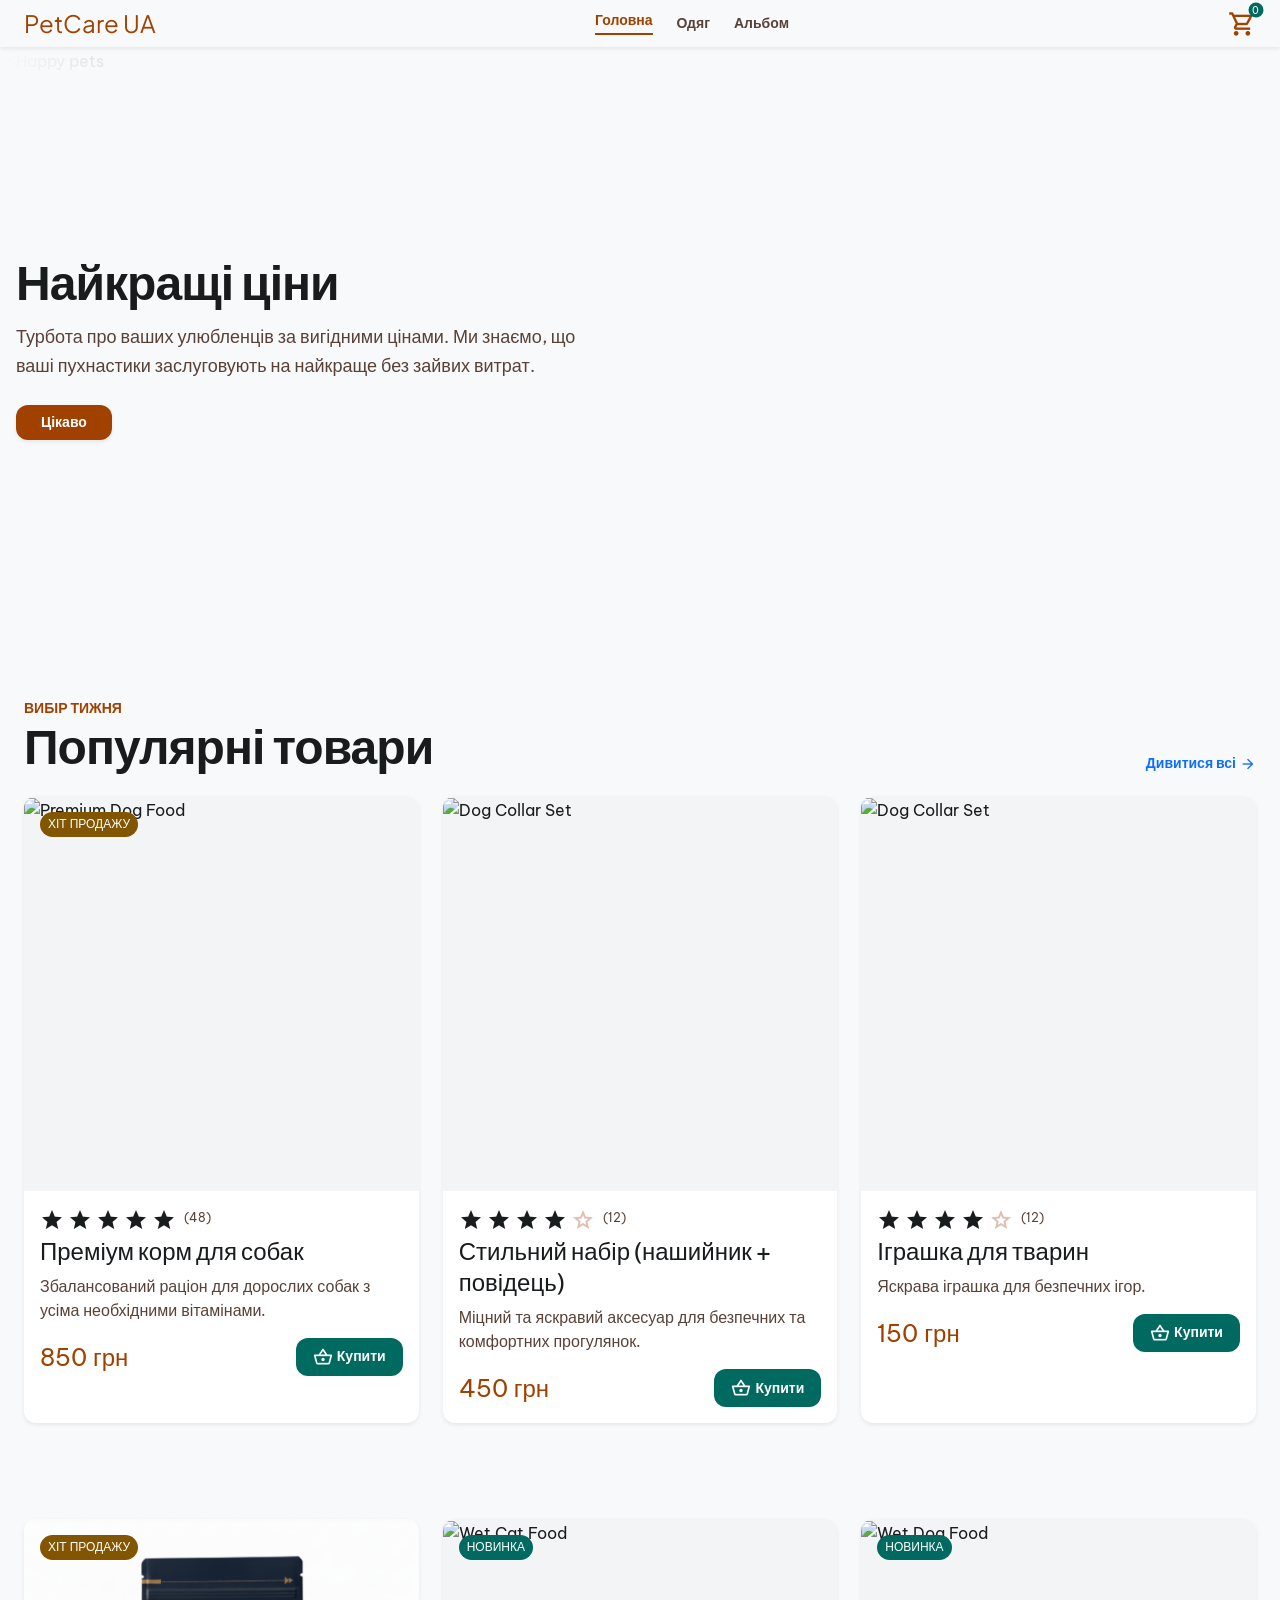
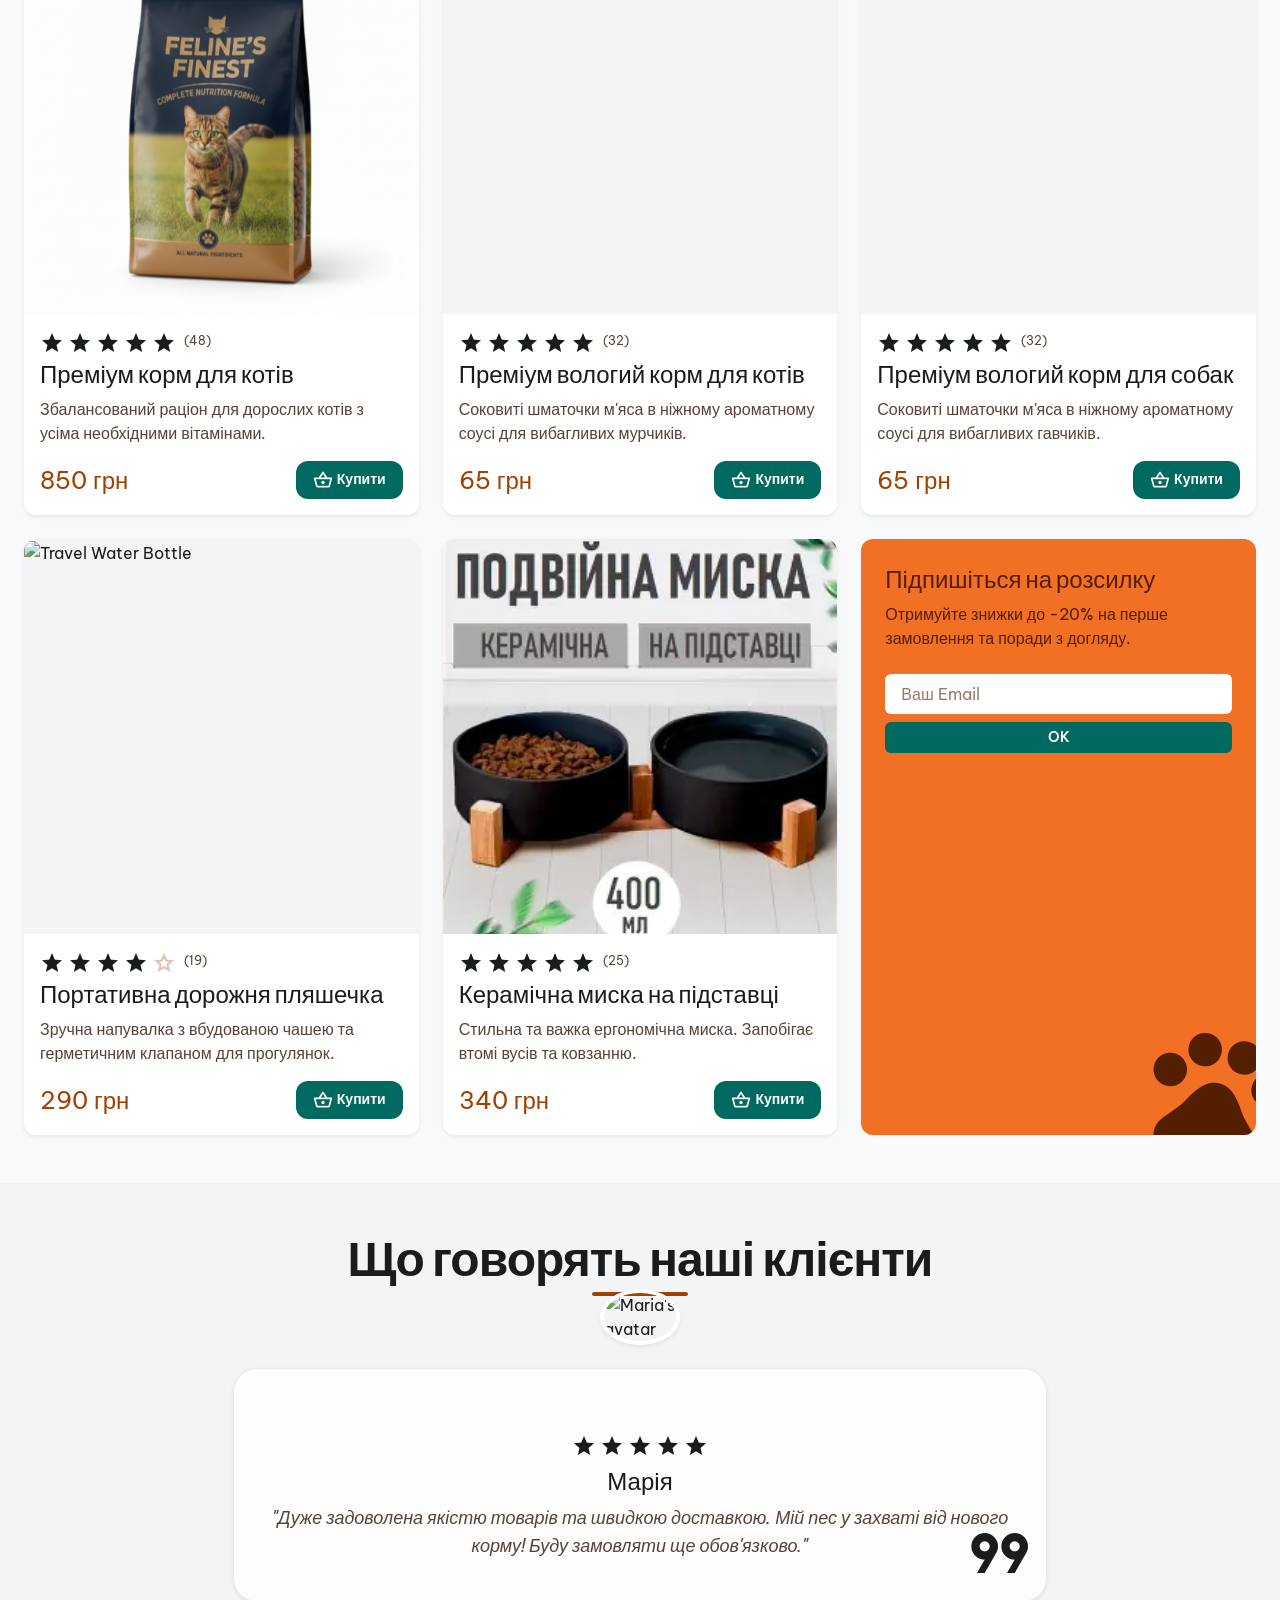
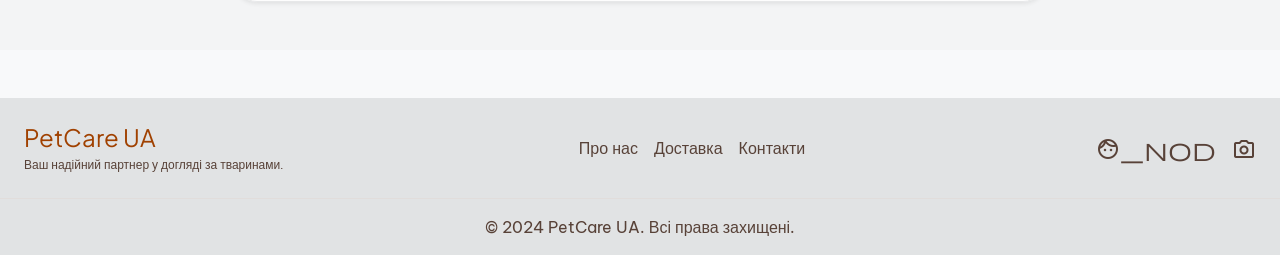
==== index.html @ e07fdc61 "Add files via upload" ====
<!DOCTYPE html>
<html lang="uk">

<head>
    <meta charset="utf-8" />
    <meta content="width=device-width, initial-scale=1.0" name="viewport" />
    <title>PetCare UA - Твій улюблений зоомагазин</title>

    <link href="https://cdn.jsdelivr.net/npm/bootstrap@5.3.3/dist/css/bootstrap.min.css" rel="stylesheet">

    <link
        href="https://fonts.googleapis.com/css2?family=Plus+Jakarta+Sans:wght@600;700&family=Be+Vietnam+Pro:wght@400;600&display=swap"
        rel="stylesheet" />
    <link href="https://fonts.googleapis.com/css2?family=Material+Symbols+Outlined:wght,FILL@100..700,0..1&display=swap"
        rel="stylesheet" />

    <link rel="stylesheet" href="style.css">
</head>

<body class="bg-custom-background text-custom-on-background font-body-md overflow-x-hidden">

    <header class="w-full sticky-top bg-custom-surface shadow-sm">
        <nav class="navbar navbar-expand-md py-2 container-custom d-flex justify-content-between align-items-center">
            <div class="d-flex align-items-center">
                <a class="text-headline-md font-headline-md text-custom-primary text-decoration-none logo-btn"
                    href="index.html">PetCare UA</a>
            </div>

            <div class="d-none d-md-flex align-items-center gap-4">
                <a class="font-label-bold text-label-bold text-custom-primary font-bold border-bottom border-2 border-custom-primary pb-1 text-decoration-none"
                    href="#">Головна</a>
                <a class="font-label-bold text-label-bold text-custom-on-surface-variant nav-custom-link text-decoration-none"
                    href="сlothes.html">Одяг</a>
                <a class="font-label-bold text-label-bold text-custom-on-surface-variant nav-custom-link text-decoration-none"
                    href="album.html">Альбом</a>
            </div>

            <div class="d-flex align-items-center gap-3">
                <a href="cart.html" class="position-relative cursor-pointer cart-icon text-decoration-none">
                    <span class="material-symbols-outlined text-custom-primary fs-3">shopping_cart</span>
                    <span
                        class="position-absolute top-0 start-100 translate-middle bg-custom-secondary text-custom-on-secondary text-xs font-bold px-1 rounded-circle badge-cart">0</span>
                </a>
                <button class="btn d-md-none p-0 border-0 menu-btn">
                    <span class="material-symbols-outlined">menu</span>
                </button>
            </div>
        </nav>
    </header>

    <main>
        <section class="position-relative hero-section d-flex align-items-center overflow-hidden">
            <div class="position-absolute inset-0 z-0 w-100 h-100">
                <div class="position-absolute inset-0 hero-gradient z-1"></div>
                <img alt="Happy pets" class="w-100 h-100 object-cover"
                    src="https://lh3.googleusercontent.com/aida-public/[base64]" />
            </div>
            <div class="position-relative z-2 container-custom w-100 px-3">
                <div class="max-w-xl animate-fade-in-up">
                    <h1 class="font-display-lg text-custom-on-background mb-3">Найкращі ціни</h1>
                    <p class="font-body-lg text-custom-on-surface-variant mb-4">
                        Турбота про ваших улюбленців за вигідними цінами. Ми знаємо, що ваші пухнастики заслуговують на
                        найкраще без зайвих витрат.
                    </p>
                    <button
                        class="btn bg-custom-primary text-custom-on-primary px-4 py-2 custom-rounded font-label-bold shadow-sm hover-btn">
                        Цікаво
                    </button>
                </div>
            </div>
        </section>

        <section class="py-5 container-custom">
            <div class="d-flex justify-content-between align-items-end mb-4">
                <div>
                    <span class="text-custom-primary font-label-bold text-uppercase tracking-wider">Вибір тижня</span>
                    <h2 class="font-display-lg m-0">Популярні товари</h2>
                </div>
                <a class="text-custom-secondary font-label-bold d-flex align-items-center gap-1 text-decoration-none hover-underline"
                    href="#">
                    Дивитися всі <span class="material-symbols-outlined fs-6">arrow_forward</span>
                </a>
            </div>

            <div class="row g-4">
                <div class="col-12 col-md-6 col-lg-4 product-card" data-id="1" data-title="Преміум корм для собак"
                    data-price="850"
                    data-img="https://lh3.googleusercontent.com/aida-public/[base64]">
                    <div class="bg-custom-lowest card-custom h-100 shadow-sm overflow-hidden group-card">
                        <div class="position-relative bg-custom-low aspect-square overflow-hidden">
                            <img alt="Premium Dog Food"
                                class="w-100 h-100 object-cover card-img-top transition-transform"
                                src="https://lh3.googleusercontent.com/aida-public/[base64]" />
                            <span
                                class="position-absolute top-0 start-0 m-3 bg-custom-tertiary text-custom-on-tertiary px-2 py-1 rounded-pill text-caption font-bold">ХІТ
                                ПРОДАЖУ</span>
                        </div>
                        <div class="p-3">
                            <div class="d-flex align-items-center gap-1 mb-1">
                                <span class="material-symbols-outlined text-custom-tertiary star-filled">star</span>
                                <span class="material-symbols-outlined text-custom-tertiary star-filled">star</span>
                                <span class="material-symbols-outlined text-custom-tertiary star-filled">star</span>
                                <span class="material-symbols-outlined text-custom-tertiary star-filled">star</span>
                                <span class="material-symbols-outlined text-custom-tertiary star-filled">star</span>
                                <span class="text-caption text-custom-on-surface-variant ms-1">(48)</span>
                            </div>
                            <h3 class="font-headline-md font-bold mb-2">Преміум корм для собак</h3>
                            <p class="text-custom-on-surface-variant text-body-md line-clamp-2 mb-3">Збалансований
                                раціон для дорослих собак з усіма необхідними вітамінами.</p>
                            <div class="d-flex items-center justify-content-between align-items-center">
                                <span class="text-custom-primary font-bold fs-4">850 грн</span>
                                <button
                                    class="btn bg-custom-secondary text-custom-on-secondary px-3 py-2 custom-rounded d-flex align-items-center gap-1 hover-btn-sec">
                                    <span class="material-symbols-outlined fs-5">shopping_basket</span>
                                    <span class="font-label-bold">Купити</span>
                                </button>
                            </div>
                        </div>
                    </div>
                </div>

                <div class="col-12 col-md-6 col-lg-4 product-card" data-id="2"
                    data-title="Стильний набір (нашийник + повідець)" data-price="450"
                    data-img="https://lh3.googleusercontent.com/aida-public/[base64]">
                    <div class="bg-custom-lowest card-custom h-100 shadow-sm overflow-hidden group-card">
                        <div class="position-relative bg-custom-low aspect-square overflow-hidden">
                            <img alt="Dog Collar Set" class="w-100 h-100 object-cover card-img-top transition-transform"
                                src="https://lh3.googleusercontent.com/aida-public/[base64]" />
                        </div>
                        <div class="p-3">
                            <div class="d-flex align-items-center gap-1 mb-1">
                                <span class="material-symbols-outlined text-custom-tertiary star-filled">star</span>
                                <span class="material-symbols-outlined text-custom-tertiary star-filled">star</span>
                                <span class="material-symbols-outlined text-custom-tertiary star-filled">star</span>
                                <span class="material-symbols-outlined text-custom-tertiary star-filled">star</span>
                                <span class="material-symbols-outlined text-custom-outline-variant">star</span>
                                <span class="text-caption text-custom-on-surface-variant ms-1">(12)</span>
                            </div>
                            <h3 class="font-headline-md font-bold mb-2">Стильний набір (нашийник + повідець)</h3>
                            <p class="text-custom-on-surface-variant text-body-md line-clamp-2 mb-3">Міцний та яскравий
                                аксесуар для безпечних та комфортних прогулянок.</p>
                            <div class="d-flex items-center justify-content-between align-items-center">
                                <span class="text-custom-primary font-bold fs-4">450 грн</span>
                                <button
                                    class="btn bg-custom-secondary text-custom-on-secondary px-3 py-2 custom-rounded d-flex align-items-center gap-1 hover-btn-sec">
                                    <span class="material-symbols-outlined fs-5">shopping_basket</span>
                                    <span class="font-label-bold">Купити</span>
                                </button>
                            </div>
                        </div>
                    </div>
                </div>

                <div class="col-12 col-md-6 col-lg-4 product-card" data-id="2"
                    data-title="Іграшка для тварин" data-price="450"
                    data-img="https://th.bing.com/th/id/OIP.YdpSRfdA-37Oiw6lIjpWEwHaHa?w=202&h=202&c=7&r=0&o=7&dpr=1.5&pid=1.7&rm=3">
                    <div class="bg-custom-lowest card-custom h-100 shadow-sm overflow-hidden group-card">
                        <div class="position-relative bg-custom-low aspect-square overflow-hidden">
                            <img alt="Dog Collar Set" class="w-100 h-100 object-cover card-img-top transition-transform"
                                src="https://th.bing.com/th/id/OIP.YdpSRfdA-37Oiw6lIjpWEwHaHa?w=202&h=202&c=7&r=0&o=7&dpr=1.5&pid=1.7&rm=3" />
                        </div>
                        <div class="p-3">
                            <div class="d-flex align-items-center gap-1 mb-1">
                                <span class="material-symbols-outlined text-custom-tertiary star-filled">star</span>
                                <span class="material-symbols-outlined text-custom-tertiary star-filled">star</span>
                                <span class="material-symbols-outlined text-custom-tertiary star-filled">star</span>
                                <span class="material-symbols-outlined text-custom-tertiary star-filled">star</span>
                                <span class="material-symbols-outlined text-custom-outline-variant">star</span>
                                <span class="text-caption text-custom-on-surface-variant ms-1">(12)</span>
                            </div>
                            <h3 class="font-headline-md font-bold mb-2">Іграшка для тварин</h3>
                            <p class="text-custom-on-surface-variant text-body-md line-clamp-2 mb-3">Яскрава іграшка для безпечних ігор.</p>
                            <div class="d-flex items-center justify-content-between align-items-center">
                                <span class="text-custom-primary font-bold fs-4">150 грн</span>
                                <button
                                    class="btn bg-custom-secondary text-custom-on-secondary px-3 py-2 custom-rounded d-flex align-items-center gap-1 hover-btn-sec">
                                    <span class="material-symbols-outlined fs-5">shopping_basket</span>
                                    <span class="font-label-bold">Купити</span>
                                </button>
                            </div>
                        </div>
                    </div>
                </div>

        </section>

        <section class="py-5 container-custom">
        
            <div class="row g-4">
                <div class="col-12 col-md-6 col-lg-4 product-card" data-id="1" data-title="Преміум корм для котів"
                    data-price="850" data-img="web application/stitch/projects/15399150270216548977/screens/edeeb74ffed447b5aff0580c67c4e411">
                    <div class="bg-custom-lowest card-custom h-100 shadow-sm overflow-hidden group-card">
                        <div class="position-relative bg-custom-low aspect-square overflow-hidden">
                            <img alt="Premium Cat Food"
                                class="w-100 h-100 object-cover card-img-top transition-transform"
                                src="cat.png" />
                            <span
                                class="position-absolute top-0 start-0 m-3 bg-custom-tertiary text-custom-on-tertiary px-2 py-1 rounded-pill text-caption font-bold">ХІТ
                                ПРОДАЖУ</span>
                        </div>
                        <div class="p-3">
                            <div class="d-flex align-items-center gap-1 mb-1">
                                <span class="material-symbols-outlined text-custom-tertiary star-filled">star</span>
                                <span class="material-symbols-outlined text-custom-tertiary star-filled">star</span>
                                <span class="material-symbols-outlined text-custom-tertiary star-filled">star</span>
                                <span class="material-symbols-outlined text-custom-tertiary star-filled">star</span>
                                <span class="material-symbols-outlined text-custom-tertiary star-filled">star</span>
                                <span class="text-caption text-custom-on-surface-variant ms-1">(48)</span>
                            </div>
                            <h3 class="font-headline-md font-bold mb-2">Преміум корм для котів</h3>
                            <p class="text-custom-on-surface-variant text-body-md line-clamp-2 mb-3">Збалансований
                                раціон для дорослих котів з усіма необхідними вітамінами.</p>
                            <div class="d-flex justify-content-between align-items-center">
                                <span class="text-custom-primary font-bold fs-4">850 грн</span>
                                <button
                                    class="btn bg-custom-secondary text-custom-on-secondary px-3 py-2 custom-rounded d-flex align-items-center gap-1 hover-btn-sec">
                                    <span class="material-symbols-outlined fs-5">shopping_basket</span>
                                    <span class="font-label-bold">Купити</span>
                                </button>
                            </div>
                        </div>
                    </div>
                </div>

                <div class="col-12 col-md-6 col-lg-4 product-card" data-id="7"
                    data-title="Преміум вологий корм для котів" data-price="65"
                    data-img="https://th.bing.com/th/id/OIP.GH6j2M8tj3cnofPj-FzS_gHaHa?w=193&h=193&c=7&r=0&o=7&dpr=1.5&pid=1.7&rm=3">
                    <div class="bg-custom-lowest card-custom h-100 shadow-sm overflow-hidden group-card">
                        <div class="position-relative bg-custom-low aspect-square overflow-hidden">
                            <img alt="Wet Cat Food" class="w-100 h-100 object-cover card-img-top transition-transform"
                                src="https://th.bing.com/th/id/OIP.GH6j2M8tj3cnofPj-FzS_gHaHa?w=193&h=193&c=7&r=0&o=7&dpr=1.5&pid=1.7&rm=3" />
                            <span
                                class="position-absolute top-0 start-0 m-3 bg-custom-secondary text-custom-on-secondary px-2 py-1 rounded-pill text-caption font-bold">НОВИНКА</span>
                        </div>
                        <div class="p-3">
                            <div class="d-flex align-items-center gap-1 mb-1">
                                <span class="material-symbols-outlined text-custom-tertiary star-filled">star</span>
                                <span class="material-symbols-outlined text-custom-tertiary star-filled">star</span>
                                <span class="material-symbols-outlined text-custom-tertiary star-filled">star</span>
                                <span class="material-symbols-outlined text-custom-tertiary star-filled">star</span>
                                <span class="material-symbols-outlined text-custom-tertiary star-filled">star</span>
                                <span class="text-caption text-custom-on-surface-variant ms-1">(32)</span>
                            </div>
                            <h3 class="font-headline-md font-bold mb-2">Преміум вологий корм для котів</h3>
                            <p class="text-custom-on-surface-variant text-body-md line-clamp-2 mb-3">Соковиті шматочки
                                м'яса в ніжному ароматному соусі для вибагливих мурчиків.</p>
                            <div class="d-flex justify-content-between align-items-center">
                                <span class="text-custom-primary font-bold fs-4">65 грн</span>
                                <button
                                    class="btn bg-custom-secondary text-custom-on-secondary px-3 py-2 custom-rounded d-flex align-items-center gap-1 hover-btn-sec">
                                    <span class="material-symbols-outlined fs-5">shopping_basket</span>
                                    <span class="font-label-bold">Купити</span>
                                </button>
                            </div>
                        </div>
                    </div>
                </div>

                 <div class="col-12 col-md-6 col-lg-4 product-card" data-id="7"
                    data-title="Преміум вологий корм для собак" data-price="65"
                    data-img="https://zoodom.ua/media/cache/sylius_shop_product_large_thumbnail/old/r/o/royal_canin_hepatic__1.jpg">
                    <div class="bg-custom-lowest card-custom h-100 shadow-sm overflow-hidden group-card">
                        <div class="position-relative bg-custom-low aspect-square overflow-hidden">
                            <img alt="Wet Dog Food" class="w-100 h-100 object-cover card-img-top transition-transform"
                                src="https://zoodom.ua/media/cache/sylius_shop_product_large_thumbnail/old/r/o/royal_canin_hepatic__1.jpg" />
                            <span
                                class="position-absolute top-0 start-0 m-3 bg-custom-secondary text-custom-on-secondary px-2 py-1 rounded-pill text-caption font-bold">НОВИНКА</span>
                        </div>
                        <div class="p-3">
                            <div class="d-flex align-items-center gap-1 mb-1">
                                <span class="material-symbols-outlined text-custom-tertiary star-filled">star</span>
                                <span class="material-symbols-outlined text-custom-tertiary star-filled">star</span>
                                <span class="material-symbols-outlined text-custom-tertiary star-filled">star</span>
                                <span class="material-symbols-outlined text-custom-tertiary star-filled">star</span>
                                <span class="material-symbols-outlined text-custom-tertiary star-filled">star</span>
                                <span class="text-caption text-custom-on-surface-variant ms-1">(32)</span>
                            </div>
                            <h3 class="font-headline-md font-bold mb-2">Преміум вологий корм для собак</h3>
                            <p class="text-custom-on-surface-variant text-body-md line-clamp-2 mb-3">Соковиті шматочки
                                м'яса в ніжному ароматному соусі для вибагливих гавчиків.</p>
                            <div class="d-flex justify-content-between align-items-center">
                                <span class="text-custom-primary font-bold fs-4">65 грн</span>
                                <button
                                    class="btn bg-custom-secondary text-custom-on-secondary px-3 py-2 custom-rounded d-flex align-items-center gap-1 hover-btn-sec">
                                    <span class="material-symbols-outlined fs-5">shopping_basket</span>
                                    <span class="font-label-bold">Купити</span>
                                </button>
                            </div>
                        </div>
                    </div>
                </div>

                <div class="col-12 col-md-6 col-lg-4 product-card" data-id="8" data-title="Портативна дорожня пляшечка"
                    data-price="290" data-img="https://images.prom.ua/4552834018_w640_h640_butylka-dlya-vody.jpg">
                    <div class="bg-custom-lowest card-custom h-100 shadow-sm overflow-hidden group-card">
                        <div class="position-relative bg-custom-low aspect-square overflow-hidden">
                            <img alt="Travel Water Bottle"
                                class="w-100 h-100 object-cover card-img-top transition-transform"
                                src="https://images.prom.ua/4552834018_w640_h640_butylka-dlya-vody.jpg" />
                        </div>
                        <div class="p-3">
                            <div class="d-flex align-items-center gap-1 mb-1">
                                <span class="material-symbols-outlined text-custom-tertiary star-filled">star</span>
                                <span class="material-symbols-outlined text-custom-tertiary star-filled">star</span>
                                <span class="material-symbols-outlined text-custom-tertiary star-filled">star</span>
                                <span class="material-symbols-outlined text-custom-tertiary star-filled">star</span>
                                <span class="material-symbols-outlined text-custom-outline-variant">star</span>
                                <span class="text-caption text-custom-on-surface-variant ms-1">(19)</span>
                            </div>
                            <h3 class="font-headline-md font-bold mb-2">Портативна дорожня пляшечка</h3>
                            <p class="text-custom-on-surface-variant text-body-md line-clamp-2 mb-3">Зручна напувалка з
                                вбудованою чашею та герметичним клапаном для прогулянок.</p>
                            <div class="d-flex justify-content-between align-items-center">
                                <span class="text-custom-primary font-bold fs-4">290 грн</span>
                                <button
                                    class="btn bg-custom-secondary text-custom-on-secondary px-3 py-2 custom-rounded d-flex align-items-center gap-1 hover-btn-sec">
                                    <span class="material-symbols-outlined fs-5">shopping_basket</span>
                                    <span class="font-label-bold">Купити</span>
                                </button>
                            </div>
                        </div>
                    </div>
                </div>

                <div class="col-12 col-md-6 col-lg-4 product-card" data-id="9" data-title="Керамічна миска на підставці"
                    data-price="340" data-img="[data-uri]">
                    <div class="bg-custom-lowest card-custom h-100 shadow-sm overflow-hidden group-card">
                        <div class="position-relative bg-custom-low aspect-square overflow-hidden">
                            <img alt="Pet Bowl" class="w-100 h-100 object-cover card-img-top transition-transform"
                                src="[data-uri]" />
                        </div>
                        <div class="p-3">
                            <div class="d-flex align-items-center gap-1 mb-1">
                                <span class="material-symbols-outlined text-custom-tertiary star-filled">star</span>
                                <span class="material-symbols-outlined text-custom-tertiary star-filled">star</span>
                                <span class="material-symbols-outlined text-custom-tertiary star-filled">star</span>
                                <span class="material-symbols-outlined text-custom-tertiary star-filled">star</span>
                                <span class="material-symbols-outlined text-custom-tertiary star-filled">star</span>
                                <span class="text-caption text-custom-on-surface-variant ms-1">(25)</span>
                            </div>
                            <h3 class="font-headline-md font-bold mb-2">Керамічна миска на підставці</h3>
                            <p class="text-custom-on-surface-variant text-body-md line-clamp-2 mb-3">Стильна та важка
                                ергономічна миска. Запобігає втомі вусів та ковзанню.</p>
                            <div class="d-flex justify-content-between align-items-center">
                                <span class="text-custom-primary font-bold fs-4">340 грн</span>
                                <button
                                    class="btn bg-custom-secondary text-custom-on-secondary px-3 py-2 custom-rounded d-flex align-items-center gap-1 hover-btn-sec">
                                    <span class="material-symbols-outlined fs-5">shopping_basket</span>
                                    <span class="font-label-bold">Купити</span>
                                </button>
                            </div>
                        </div>
                    </div>
                </div>

                <div class="col-12 col-md-12 col-lg-4">
                    <div
                        class="bg-custom-primary-container text-custom-on-primary-container p-4 custom-rounded h-100 d-flex flex-column justify-content-between position-relative overflow-hidden bento-banner">
                        <div class="z-2 position-relative">
                            <h3 class="font-headline-md font-bold mb-2">Підпишіться на розсилку</h3>
                            <p class="text-body-md mb-4 opacity-90">Отримуйте знижки до -20% на перше замовлення та
                                поради з догляду.</p>
                            <div class="d-flex flex-column sm-row gap-2">
                                <input
                                    class="form-control custom-input border-0 bg-white-opacity px-3 py-2 text-custom-on-primary-container"
                                    placeholder="Ваш Email" type="email" />
                                <button
                                    class="btn bg-custom-secondary text-custom-on-secondary font-label-bold px-4">OK</button>
                            </div>
                        </div>
                        <div class="position-absolute bottom-0 end-0 opacity-20 transform-rotate icon-bg">
                            <span class="material-symbols-outlined text-giant">pets</span>
                        </div>
                    </div>
                </div>

            </div>
        </section>

        <section class="bg-custom-low py-5 overflow-hidden">
            <div class="container-custom">
                <div class="text-center mb-5">
                    <h2 class="font-display-lg mb-2">Що говорять наші клієнти</h2>
                    <div class="w-24 h-1 bg-custom-primary mx-auto rounded-pill" style="width: 96px; height: 4px;">
                    </div>
                </div>
                <div class="row justify-content-center">
                    <div class="col-12 col-md-8">
                        <div
                            class="glass-card p-4 custom-rounded-lg shadow-sm position-relative border border-custom-high mt-4">
                            <div class="position-absolute top-0 start-50 translate-middle avatar-wrapper">
                                <img alt="Maria's avatar"
                                    class="w-100 h-100 object-cover rounded-circle border border-4 border-white shadow-sm"
                                    src="https://lh3.googleusercontent.com/aida-public/[base64]" />
                            </div>
                            <div class="pt-4 text-center mt-3">
                                <div class="d-flex justify-content-center gap-1 mb-2">
                                    <span class="material-symbols-outlined text-custom-tertiary star-filled">star</span>
                                    <span class="material-symbols-outlined text-custom-tertiary star-filled">star</span>
                                    <span class="material-symbols-outlined text-custom-tertiary star-filled">star</span>
                                    <span class="material-symbols-outlined text-custom-tertiary star-filled">star</span>
                                    <span class="material-symbols-outlined text-custom-tertiary star-filled">star</span>
                                </div>
                                <h4 class="font-headline-md mb-2">Марія</h4>
                                <p class="font-body-lg text-custom-on-surface-variant fst-italic">
                                    "Дуже задоволена якістю товарів та швидкою доставкою. Мій пес у захваті від нового
                                    корму! Буду замовляти ще обов'язково."
                                </p>
                            </div>
                            <div class="position-absolute bottom-0 end-0 opacity-10 m-2">
                                <span class="material-symbols-outlined text-quote">format_quote</span>
                            </div>
                        </div>
                    </div>
                </div>
            </div>
        </section>
    </main>

    <footer class="w-full mt-5 bg-custom-highest">
        <div class="container-custom py-4 border-bottom border-custom-opacity">
            <div class="row align-items-center g-3">
                <div class="col-12 col-md-4 text-center text-md-start">
                    <span class="text-headline-md font-headline-md text-custom-primary">PetCare UA</span>
                    <p class="text-caption text-custom-on-surface-variant opacity-80 m-0 mt-1">Ваш надійний партнер у
                        догляді за тваринами.</p>
                </div>
                <div class="col-12 col-md-5">
                    <div class="d-flex flex-wrap justify-content-center gap-3">
                        <a class="font-body-md text-custom-on-surface-variant text-decoration-none footer-link"
                            href="#">Про нас</a>
                        <a class="font-body-md text-custom-on-surface-variant text-decoration-none footer-link"
                            href="#">Доставка</a>
                        <a class="font-body-md text-custom-on-surface-variant text-decoration-none footer-link"
                            href="#">Контакти</a>
                    </div>
                </div>
                <div class="col-12 col-md-3 text-center text-md-end">
                    <div class="d-flex justify-content-center justify-content-md-end gap-3">
                        <a class="text-custom-on-surface-variant footer-social-link" href="#"><span
                                class="material-symbols-outlined">face_nod</span></a>
                        <a class="text-custom-on-surface-variant footer-social-link" href="#"><span
                                class="material-symbols-outlined">photo_camera</span></a>
                    </div>
                </div>
            </div>
        </div>
        <div class="container-custom py-3 text-center">
            <p class="text-body-md text-custom-on-surface-variant opacity-70 m-0">© 2024 PetCare UA. Всі права захищені.
            </p>
        </div>
    </footer>

    <script src="https://cdn.jsdelivr.net/npm/bootstrap@5.3.3/dist/js/bootstrap.bundle.min.js"></script>
    <script src="script.js"></script>
</body>

</html>
---- style.css ----
/* Змінні колірної палітри з конфігу Tailwind */
:root {
    --primary: #a04100;
    --primary-container: #f27024;
    --on-primary: #ffffff;
    --on-primary-container: #541e00;
    --secondary: #006a60;
    --secondary-container: #8cf5e4;
    --on-secondary: #ffffff;
    --on-secondary-container: #007166;
    --tertiary: #825500;
    --tertiary-container: #cd8800;
    --on-tertiary: #ffffff;
    --background: #f8f9fa;
    --on-background: #191c1d;
    --surface: #f8f9fa;
    --surface-low: #f3f4f5;
    --surface-high: #e7e8e9;
    --surface-highest: #e1e3e4;
    --surface-lowest: #ffffff;
    --on-surface-variant: #584238;
    --outline-variant: #e0c0b2;
}

/* Базові стилі */
body {
    scroll-behavior: smooth;
    font-family: 'Be Vietnam Pro', sans-serif;
}

.container-custom {
    width: 100%;
    max-width: 1280px;
    margin-right: auto;
    margin-left: auto;
    padding-right: 24px;
    padding-left: 24px;
}

/* Google Material Icons Конфігурація */
.material-symbols-outlined {
    font-variation-settings: 'FILL' 0, 'wght' 400, 'GRAD' 0, 'opsz' 24;
    vertical-align: middle;
}
.star-filled {
    font-variation-settings: 'FILL' 1;
}

/* Призначення кольорів */
.bg-custom-background { background-color: var(--background); }
.text-custom-on-background { color: var(--on-background); }
.bg-custom-surface { background-color: var(--surface); }
.text-custom-primary { color: var(--primary); }
.bg-custom-primary { background-color: var(--primary); }
.text-custom-on-primary { color: var(--on-primary); }
.bg-custom-secondary { background-color: var(--secondary); }
.text-custom-on-secondary { color: var(--on-secondary); }
.text-custom-on-surface-variant { color: var(--on-surface-variant); }
.bg-custom-tertiary { background-color: var(--tertiary); }
.text-custom-on-tertiary { color: var(--on-tertiary); }
.text-custom-outline-variant { color: var(--outline-variant); }
.bg-custom-primary-container { background-color: var(--primary-container); }
.text-custom-on-primary-container { color: var(--on-primary-container); }
.bg-custom-lowest { background-color: var(--surface-lowest); }
.bg-custom-low { background-color: var(--surface-low); }
.bg-custom-highest { background-color: var(--surface-highest); }
.border-custom-high { border-color: var(--surface-high) !important; }

/* Кастомна друкарня */
.font-headline-md {
    font-family: 'Plus Jakarta Sans', sans-serif;
    font-size: 24px;
    line-height: 1.3;
    strong: 600;
}
.font-display-lg {
    font-family: 'Plus Jakarta Sans', sans-serif;
    font-size: calc(1.5rem + 1.5vw);
    line-height: 1.1;
    letter-spacing: -0.02em;
    font-weight: 700;
}
@media (min-width: 1200px) {
    .font-display-lg { font-size: 48px; }
}
.font-label-bold {
    font-family: 'Be Vietnam Pro', sans-serif;
    font-size: 14px;
    line-height: 1.2;
    font-weight: 600;
}
.font-body-lg {
    font-family: 'Be Vietnam Pro', sans-serif;
    font-size: 18px;
    line-height: 1.6;
}
.font-body-md {
    font-family: 'Be Vietnam Pro', sans-serif;
    font-size: 16px;
    line-height: 1.5;
}
.text-caption {
    font-size: 12px;
    line-height: 1.4;
}
.text-xs { font-size: 10px; }

/* Компоненти та секції */
.custom-rounded { border-radius: 0.75rem; }
.custom-rounded-lg { border-radius: 1.5rem; }
.cursor-pointer { cursor: pointer; }
.object-cover { object-fit: cover; }
.inset-0 { top: 0; right: 0; bottom: 0; left: 0; }
.aspect-square { aspect-ratio: 1 / 1; }

.nav-custom-link:hover { color: var(--secondary); }
.border-custom-primary { border-color: var(--primary) !important; }

/* Hero */
.hero-section { height: 600px; }
.hero-gradient {
    background: linear-gradient(to right, var(--background), rgba(248, 249, 250, 0.4), transparent);
}
.max-w-xl { max-width: 36rem; }

/* Ефекти кнопок та інтеракції */
.logo-btn:active, .cart-icon:active, .menu-btn:active {
    transform: scale(0.95);
    transition: transform 0.1s ease;
}
.hover-btn:hover { background-color: var(--primary-container) !important; color: white; }
.hover-btn-sec:hover { background-color: var(--on-secondary-container) !important; }
.hover-underline:hover { text-decoration: underline !important; }

/* Картки */
.card-custom {
    border: none;
    border-radius: 0.75rem;
    transition: transform 0.3s ease, box-shadow 0.3s ease;
}
.group-card:hover {
    box-shadow: 0 .5rem 1rem rgba(0,0,0,.15)!important;
}
.group-card:hover .card-img-top {
    transform: scale(1.05);
}
.transition-transform {
    transition: transform 0.5s ease;
}
.line-clamp-2 {
    display: -webkit-box;
    -webkit-line-clamp: 2;
    -webkit-box-orient: vertical;  
    overflow: hidden;
}

/* Bento розсилка */
.white-opacity { background-color: rgba(255, 255, 255, 0.3); }
.custom-input::placeholder { color: rgba(84, 30, 0, 0.6); }
.transform-rotate { transform: rotate(12deg); }
.text-giant { font-size: 160px; }
.icon-bg { margin-bottom: -40px; margin-right: -40px; }

/* Скляна картка */
.glass-card {
    background: rgba(255, 255, 255, 0.8);
    backdrop-filter: blur(8px);
    -webkit-backdrop-filter: blur(8px);
}
.avatar-wrapper {
    width: 80px;
    height: 80px;
    margin-top: -40px;
}
.text-quote { font-size: 80px; }

/* Footer */
.border-custom-opacity { border-color: rgba(224, 192, 178, 0.2) !important; }
.footer-link:hover { color: var(--primary) !important; }
.footer-social-link:hover { color: var(--secondary) !important; }

/* Анімації */
@keyframes fadeInUp {
    from {
        opacity: 0;
        transform: translateY(20px);
    }
    to {
        opacity: 1;
        transform: translateY(0);
    }
}
.animate-fade-in-up {
    animation: fadeInUp 0.6s ease-out forwards;
}

/* Для адаптивності bento-поля вводу на мобільних */
@media (max-width: 576px) {
    .bento-banner .d-flex { flex-direction: column; }
}
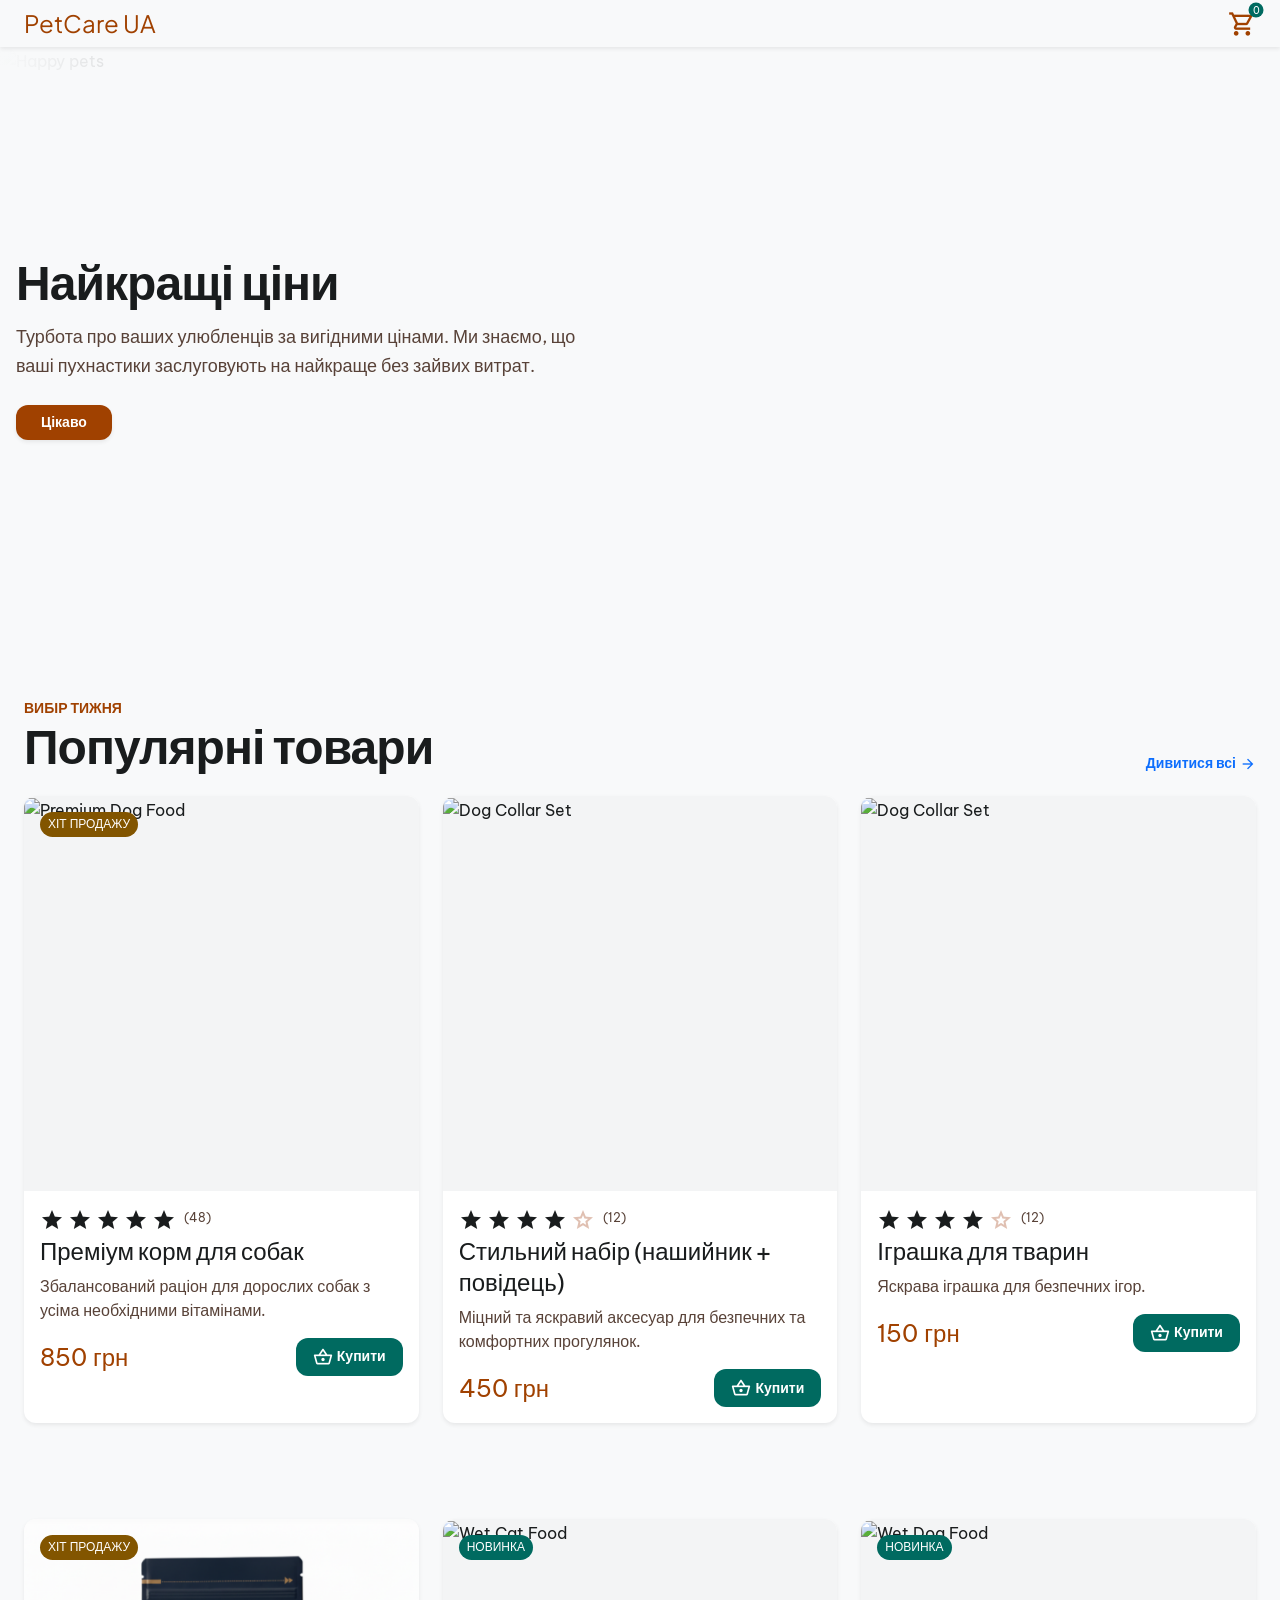
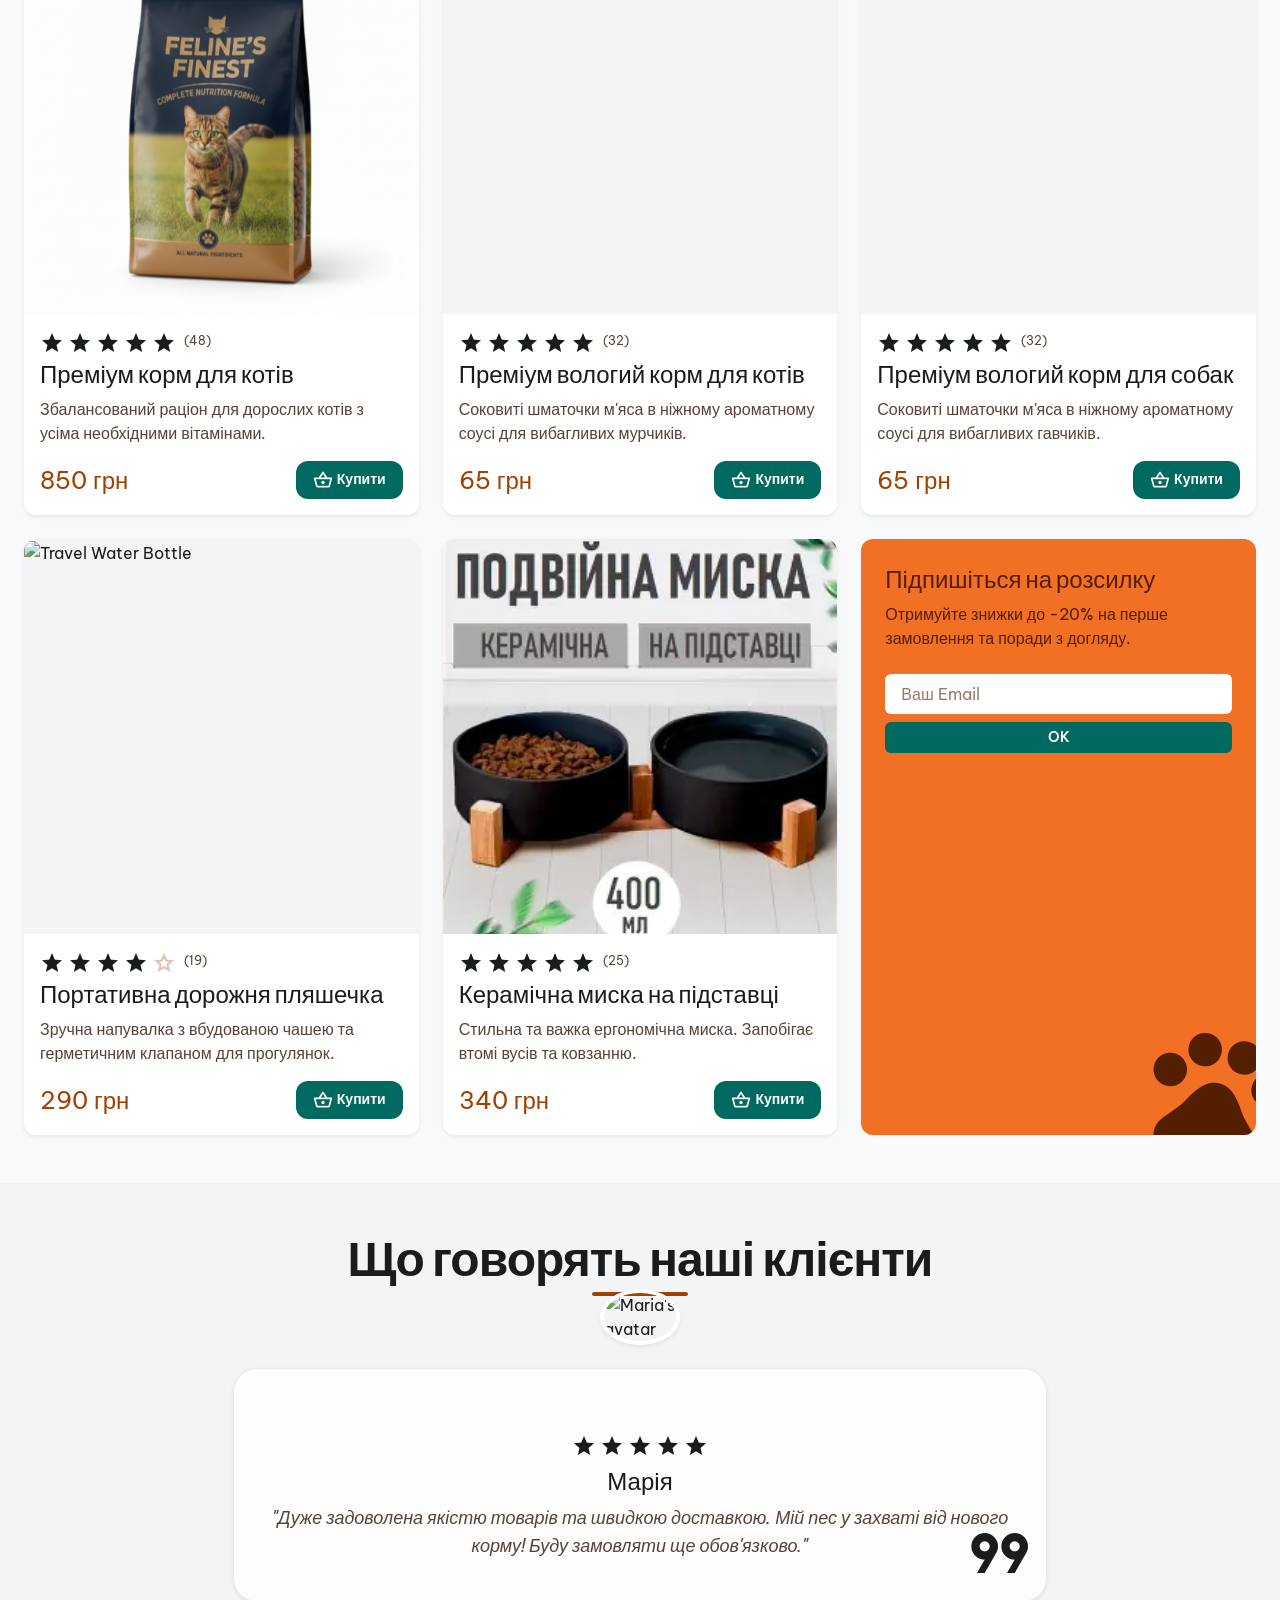
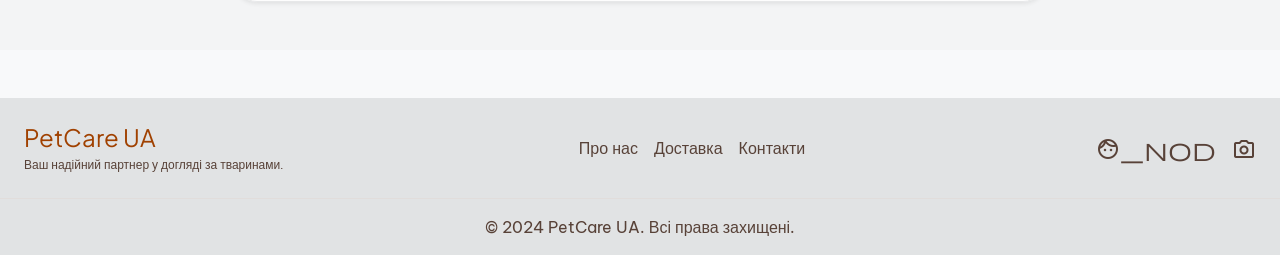
==== commit e4c9916f: "Add files via upload" ====
--- a/index.html
+++ b/index.html
@@ -26,7 +26,7 @@
                     href="index.html">PetCare UA</a>
             </div>
 
-            <div class="d-none d-md-flex align-items-center gap-4">
+            <div class="d-none d-flex align-items-center gap-4">
                 <a class="font-label-bold text-label-bold text-custom-primary font-bold border-bottom border-2 border-custom-primary pb-1 text-decoration-none"
                     href="#">Головна</a>
                 <a class="font-label-bold text-label-bold text-custom-on-surface-variant nav-custom-link text-decoration-none"
@@ -41,11 +41,25 @@
                     <span
                         class="position-absolute top-0 start-100 translate-middle bg-custom-secondary text-custom-on-secondary text-xs font-bold px-1 rounded-circle badge-cart">0</span>
                 </a>
-                <button class="btn d-md-none p-0 border-0 menu-btn">
+                <button class="btn d-md-none p-0 border-0 menu-btn" type="button" data-bs-toggle="collapse"
+                    data-bs-target="#mobileMenu" aria-controls="mobileMenu" aria-expanded="false"
+                    aria-label="Toggle navigation">
                     <span class="material-symbols-outlined">menu</span>
                 </button>
             </div>
         </nav>
+        </nav>
+        <div class="collapse d-md-none bg-custom-surface border-top" id="mobileMenu">
+            <div class="d-flex flex-column p-3 gap-3">
+                <a class="font-label-bold text-label-bold text-custom-primary font-bold text-decoration-none"
+                    href="#">Головна</a>
+                <a class="font-label-bold text-label-bold text-custom-on-surface-variant nav-custom-link text-decoration-none"
+                    href="сlothes.html">Одяг</a>
+                <a class="font-label-bold text-label-bold text-custom-on-surface-variant nav-custom-link text-decoration-none"
+                    href="album.html">Альбом</a>
+            </div>
+        </div>
+    </header>
     </header>
 
     <main>
@@ -151,8 +165,8 @@
                     </div>
                 </div>
 
-                <div class="col-12 col-md-6 col-lg-4 product-card" data-id="2"
-                    data-title="Іграшка для тварин" data-price="450"
+                <div class="col-12 col-md-6 col-lg-4 product-card" data-id="2" data-title="Іграшка для тварин"
+                    data-price="450"
                     data-img="https://th.bing.com/th/id/OIP.YdpSRfdA-37Oiw6lIjpWEwHaHa?w=202&h=202&c=7&r=0&o=7&dpr=1.5&pid=1.7&rm=3">
                     <div class="bg-custom-lowest card-custom h-100 shadow-sm overflow-hidden group-card">
                         <div class="position-relative bg-custom-low aspect-square overflow-hidden">
@@ -169,7 +183,8 @@
                                 <span class="text-caption text-custom-on-surface-variant ms-1">(12)</span>
                             </div>
                             <h3 class="font-headline-md font-bold mb-2">Іграшка для тварин</h3>
-                            <p class="text-custom-on-surface-variant text-body-md line-clamp-2 mb-3">Яскрава іграшка для безпечних ігор.</p>
+                            <p class="text-custom-on-surface-variant text-body-md line-clamp-2 mb-3">Яскрава іграшка для
+                                безпечних ігор.</p>
                             <div class="d-flex items-center justify-content-between align-items-center">
                                 <span class="text-custom-primary font-bold fs-4">150 грн</span>
                                 <button
@@ -185,15 +200,15 @@
         </section>
 
         <section class="py-5 container-custom">
-        
+
             <div class="row g-4">
                 <div class="col-12 col-md-6 col-lg-4 product-card" data-id="1" data-title="Преміум корм для котів"
-                    data-price="850" data-img="web application/stitch/projects/15399150270216548977/screens/edeeb74ffed447b5aff0580c67c4e411">
+                    data-price="850"
+                    data-img="web application/stitch/projects/15399150270216548977/screens/edeeb74ffed447b5aff0580c67c4e411">
                     <div class="bg-custom-lowest card-custom h-100 shadow-sm overflow-hidden group-card">
                         <div class="position-relative bg-custom-low aspect-square overflow-hidden">
                             <img alt="Premium Cat Food"
-                                class="w-100 h-100 object-cover card-img-top transition-transform"
-                                src="cat.png" />
+                                class="w-100 h-100 object-cover card-img-top transition-transform" src="cat.png" />
                             <span
                                 class="position-absolute top-0 start-0 m-3 bg-custom-tertiary text-custom-on-tertiary px-2 py-1 rounded-pill text-caption font-bold">ХІТ
                                 ПРОДАЖУ</span>
@@ -256,7 +271,7 @@
                     </div>
                 </div>
 
-                 <div class="col-12 col-md-6 col-lg-4 product-card" data-id="7"
+                <div class="col-12 col-md-6 col-lg-4 product-card" data-id="7"
                     data-title="Преміум вологий корм для собак" data-price="65"
                     data-img="https://zoodom.ua/media/cache/sylius_shop_product_large_thumbnail/old/r/o/royal_canin_hepatic__1.jpg">
                     <div class="bg-custom-lowest card-custom h-100 shadow-sm overflow-hidden group-card">
@@ -323,7 +338,8 @@
                 </div>
 
                 <div class="col-12 col-md-6 col-lg-4 product-card" data-id="9" data-title="Керамічна миска на підставці"
-                    data-price="340" data-img="[data-uri]">
+                    data-price="340"
+                    data-img="[data-uri]">
                     <div class="bg-custom-lowest card-custom h-100 shadow-sm overflow-hidden group-card">
                         <div class="position-relative bg-custom-low aspect-square overflow-hidden">
                             <img alt="Pet Bowl" class="w-100 h-100 object-cover card-img-top transition-transform"
